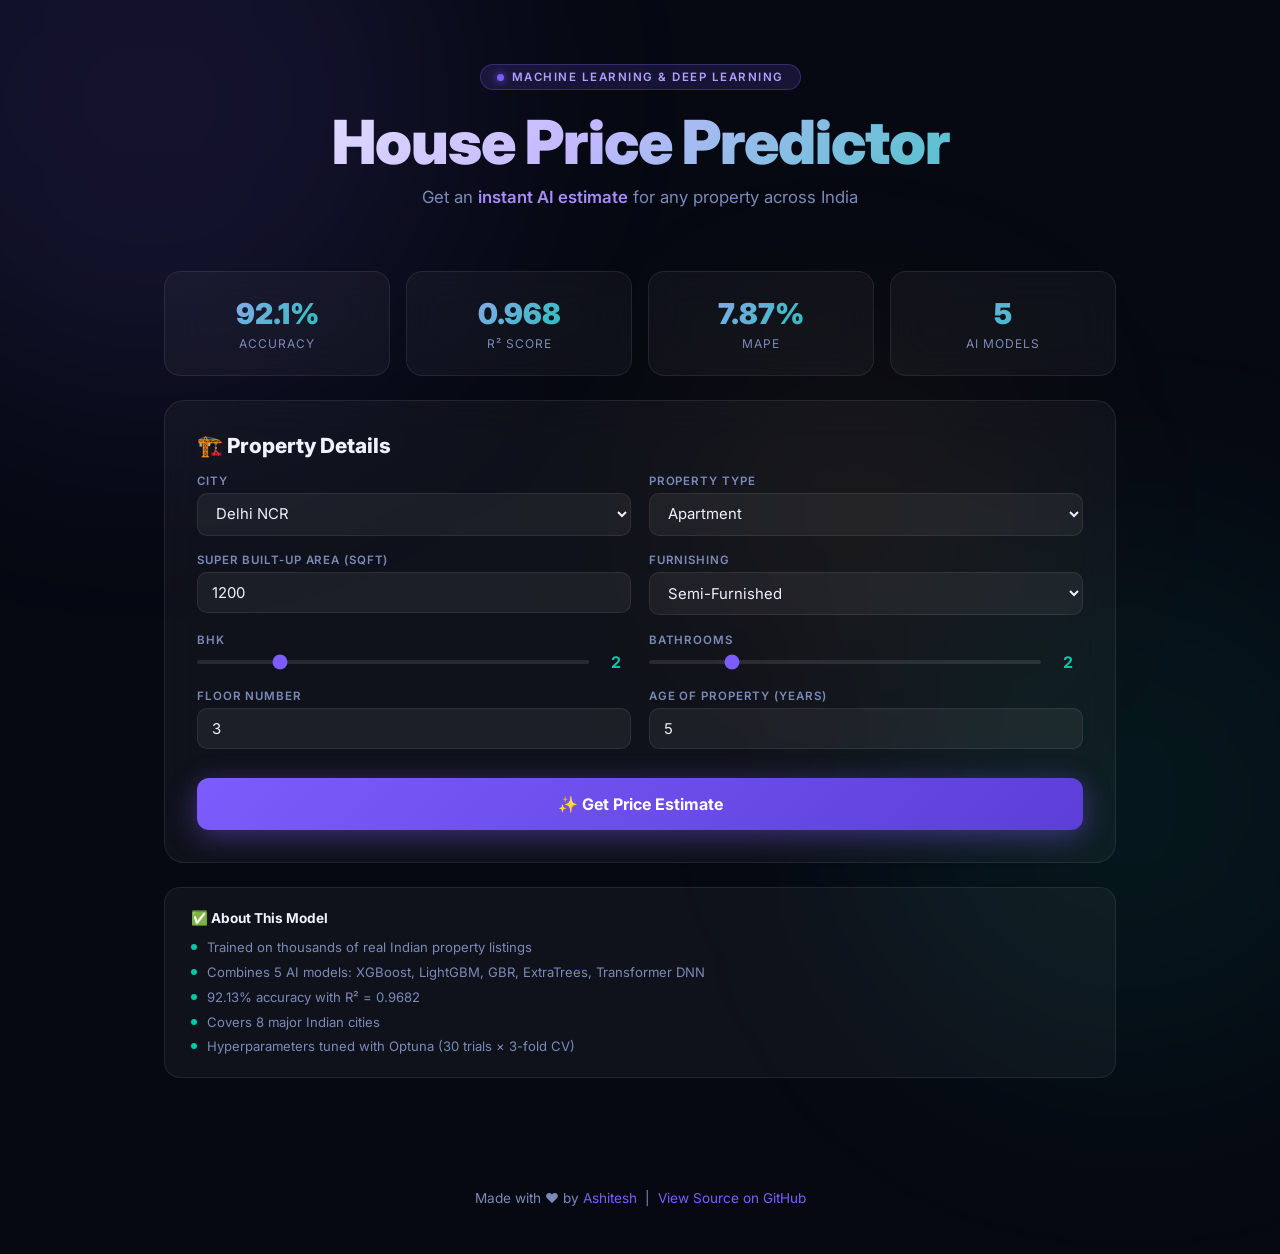
==== docs/index.html @ 42feb7db "Rename data folder, rewrite README, add GitHub Pages demo" ====
<!DOCTYPE html>
<html lang="en">

<head>
    <meta charset="UTF-8" />
    <meta name="viewport" content="width=device-width, initial-scale=1.0" />
    <title>House Price Predictor — AI Powered</title>
    <link href="https://fonts.googleapis.com/css2?family=Inter:wght@300;400;500;600;700;800;900&display=swap"
        rel="stylesheet" />
    <style>
        *,
        *::before,
        *::after {
            box-sizing: border-box;
            margin: 0;
            padding: 0;
        }

        :root {
            --bg: #060912;
            --surface: rgba(255, 255, 255, 0.04);
            --border: rgba(255, 255, 255, 0.08);
            --accent: #7c5cfc;
            --teal: #00c9a7;
            --text: #f0f2ff;
            --muted: #7b8ab8;
        }

        body {
            font-family: 'Inter', sans-serif;
            background: var(--bg);
            color: var(--text);
            min-height: 100vh;
            overflow-x: hidden;
        }

        .bg-orbs {
            position: fixed;
            inset: 0;
            pointer-events: none;
            z-index: 0;
        }

        .orb {
            position: absolute;
            border-radius: 50%;
            filter: blur(120px);
            animation: float 12s ease-in-out infinite alternate;
        }

        .orb1 {
            width: 600px;
            height: 600px;
            background: rgba(124, 92, 252, 0.12);
            top: -200px;
            left: -150px;
            animation-duration: 14s;
        }

        .orb2 {
            width: 500px;
            height: 500px;
            background: rgba(0, 201, 167, 0.08);
            bottom: -150px;
            right: -100px;
            animation-duration: 10s;
        }

        .orb3 {
            width: 300px;
            height: 300px;
            background: rgba(245, 166, 35, 0.07);
            top: 40%;
            left: 55%;
            animation-duration: 18s;
        }

        @keyframes float {
            from {
                transform: translate(0, 0) scale(1);
            }

            to {
                transform: translate(30px, 30px) scale(1.08);
            }
        }

        header {
            position: relative;
            z-index: 10;
            text-align: center;
            padding: 4rem 1.5rem 2rem;
        }

        .tag {
            display: inline-flex;
            align-items: center;
            gap: 8px;
            background: rgba(124, 92, 252, 0.15);
            border: 1px solid rgba(124, 92, 252, 0.3);
            border-radius: 30px;
            padding: 5px 16px;
            font-size: 0.72rem;
            letter-spacing: 1.5px;
            color: #b09fff;
            font-weight: 600;
            text-transform: uppercase;
            margin-bottom: 1.2rem;
        }

        .tag-dot {
            width: 7px;
            height: 7px;
            background: #7c5cfc;
            border-radius: 50%;
            box-shadow: 0 0 8px #7c5cfc;
            animation: pulse 2s ease-in-out infinite;
        }

        @keyframes pulse {

            0%,
            100% {
                opacity: 1;
            }

            50% {
                opacity: 0.4;
            }
        }

        h1 {
            font-size: clamp(2.2rem, 5vw, 3.8rem);
            font-weight: 900;
            line-height: 1.1;
            background: linear-gradient(135deg, #fff 0%, #c4b8ff 45%, #00c9a7 100%);
            -webkit-background-clip: text;
            -webkit-text-fill-color: transparent;
            background-clip: text;
            letter-spacing: -1px;
        }

        .subtitle {
            margin-top: 0.7rem;
            font-size: 1.05rem;
            color: var(--muted);
        }

        .subtitle span {
            color: #a78bfa;
            font-weight: 600;
        }

        .container {
            position: relative;
            z-index: 10;
            max-width: 1000px;
            margin: 0 auto;
            padding: 0 1.5rem 4rem;
        }

        .card {
            background: var(--surface);
            border: 1px solid var(--border);
            border-radius: 20px;
            padding: 2rem;
            backdrop-filter: blur(20px);
            margin-bottom: 1.5rem;
        }

        .card h2 {
            font-size: 1.3rem;
            font-weight: 800;
            margin-bottom: 1rem;
            display: flex;
            align-items: center;
            gap: 10px;
        }

        .grid {
            display: grid;
            grid-template-columns: 1fr 1fr;
            gap: 1.1rem;
        }

        @media (max-width: 600px) {
            .grid {
                grid-template-columns: 1fr;
            }
        }

        .field {
            display: flex;
            flex-direction: column;
            gap: 5px;
        }

        .field label {
            font-size: 0.72rem;
            color: var(--muted);
            font-weight: 600;
            text-transform: uppercase;
            letter-spacing: 0.9px;
        }

        input,
        select {
            background: rgba(255, 255, 255, 0.055);
            border: 1px solid var(--border);
            border-radius: 10px;
            color: var(--text);
            font-family: 'Inter', sans-serif;
            font-size: 0.93rem;
            padding: 0.65rem 0.9rem;
            outline: none;
            width: 100%;
            transition: border 0.2s, box-shadow 0.2s;
        }

        select option {
            background: #111827;
        }

        input:focus,
        select:focus {
            border-color: var(--accent);
            box-shadow: 0 0 0 3px rgba(124, 92, 252, 0.18);
        }

        .slider-row {
            display: flex;
            align-items: center;
            gap: 12px;
        }

        input[type=range] {
            flex: 1;
            -webkit-appearance: none;
            height: 4px;
            background: rgba(255, 255, 255, 0.1);
            border-radius: 99px;
            outline: none;
            padding: 0;
            border: none;
            cursor: pointer;
            accent-color: var(--accent);
        }

        .sval {
            min-width: 30px;
            text-align: center;
            font-weight: 700;
            font-size: 1rem;
            color: var(--teal);
        }

        .btn {
            width: 100%;
            margin-top: 1.8rem;
            padding: 1rem;
            border: none;
            border-radius: 12px;
            cursor: pointer;
            font-family: 'Inter', sans-serif;
            font-size: 1rem;
            font-weight: 700;
            color: #fff;
            background: linear-gradient(135deg, #7c5cfc, #5b3fd8);
            box-shadow: 0 6px 28px rgba(124, 92, 252, 0.42);
            transition: transform 0.18s, box-shadow 0.18s;
            position: relative;
            overflow: hidden;
        }

        .btn:hover {
            transform: translateY(-2px);
            box-shadow: 0 10px 38px rgba(124, 92, 252, 0.55);
        }

        .result-card {
            background: linear-gradient(135deg, rgba(124, 92, 252, 0.12), rgba(0, 201, 167, 0.06));
            border: 1px solid rgba(124, 92, 252, 0.2);
            border-radius: 20px;
            padding: 2.5rem;
            text-align: center;
            display: none;
            margin-top: 1.5rem;
        }

        .result-card.show {
            display: block;
            animation: pop 0.4s cubic-bezier(0.175, 0.885, 0.32, 1.275);
        }

        @keyframes pop {
            from {
                transform: scale(0.75);
                opacity: 0;
            }

            to {
                transform: scale(1);
                opacity: 1;
            }
        }

        .res-label {
            font-size: 0.72rem;
            color: var(--muted);
            text-transform: uppercase;
            letter-spacing: 1.2px;
        }

        .res-price {
            font-size: clamp(2rem, 5vw, 3rem);
            font-weight: 900;
            letter-spacing: -1px;
            background: linear-gradient(135deg, #b09fff, #00c9a7);
            -webkit-background-clip: text;
            -webkit-text-fill-color: transparent;
            background-clip: text;
            margin: 0.5rem 0;
        }

        .res-sub {
            font-size: 0.9rem;
            color: var(--muted);
        }

        .stats-grid {
            display: grid;
            grid-template-columns: repeat(4, 1fr);
            gap: 1rem;
            margin-top: 2rem;
        }

        @media (max-width: 700px) {
            .stats-grid {
                grid-template-columns: 1fr 1fr;
            }
        }

        .stat {
            background: var(--surface);
            border: 1px solid var(--border);
            border-radius: 16px;
            padding: 1.5rem 1rem;
            text-align: center;
            backdrop-filter: blur(20px);
        }

        .stat-val {
            font-size: 1.8rem;
            font-weight: 900;
            background: linear-gradient(135deg, #b09fff, #00c9a7);
            -webkit-background-clip: text;
            -webkit-text-fill-color: transparent;
            background-clip: text;
        }

        .stat-label {
            font-size: 0.75rem;
            color: var(--muted);
            margin-top: 0.3rem;
            text-transform: uppercase;
            letter-spacing: 1px;
        }

        .info-card {
            background: var(--surface);
            border: 1px solid var(--border);
            border-radius: 16px;
            padding: 1.4rem 1.6rem;
            margin-top: 1.5rem;
        }

        .info-card h3 {
            font-size: 0.85rem;
            font-weight: 700;
            margin-bottom: 0.8rem;
        }

        .info-items {
            display: flex;
            flex-direction: column;
            gap: 0.55rem;
        }

        .info-item {
            display: flex;
            align-items: center;
            gap: 10px;
            font-size: 0.82rem;
            color: var(--muted);
        }

        .info-item .dot {
            width: 6px;
            height: 6px;
            background: var(--teal);
            border-radius: 50%;
            flex-shrink: 0;
        }

        footer {
            text-align: center;
            padding: 3rem 1rem;
            color: var(--muted);
            font-size: 0.85rem;
            position: relative;
            z-index: 10;
        }

        footer a {
            color: var(--accent);
            text-decoration: none;
        }
    </style>
</head>

<body>
    <div class="bg-orbs">
        <div class="orb orb1"></div>
        <div class="orb orb2"></div>
        <div class="orb orb3"></div>
    </div>

    <header>
        <div class="tag"><span class="tag-dot"></span> Machine Learning &amp; Deep Learning</div>
        <h1>House Price Predictor</h1>
        <p class="subtitle">Get an <span>instant AI estimate</span> for any property across India</p>
    </header>

    <div class="container">
        <div class="stats-grid">
            <div class="stat">
                <div class="stat-val">92.1%</div>
                <div class="stat-label">Accuracy</div>
            </div>
            <div class="stat">
                <div class="stat-val">0.968</div>
                <div class="stat-label">R² Score</div>
            </div>
            <div class="stat">
                <div class="stat-val">7.87%</div>
                <div class="stat-label">MAPE</div>
            </div>
            <div class="stat">
                <div class="stat-val">5</div>
                <div class="stat-label">AI Models</div>
            </div>
        </div>

        <div class="card" style="margin-top: 1.5rem;">
            <h2>🏗️ Property Details</h2>
            <form id="form">
                <div class="grid">
                    <div class="field">
                        <label>City</label>
                        <select id="city">
                            <option>Ahmedabad</option>
                            <option>Bengaluru</option>
                            <option>Chennai</option>
                            <option selected>Delhi NCR</option>
                            <option>Hyderabad</option>
                            <option>Kolkata</option>
                            <option>Mumbai</option>
                            <option>Pune</option>
                        </select>
                    </div>
                    <div class="field">
                        <label>Property Type</label>
                        <select id="property_type">
                            <option selected>Apartment</option>
                            <option>Builder Floor</option>
                            <option>Independent House</option>
                            <option>Penthouse</option>
                            <option>Row House</option>
                            <option>Studio</option>
                            <option>Villa</option>
                        </select>
                    </div>
                    <div class="field">
                        <label>Super Built-Up Area (sqft)</label>
                        <input type="number" id="super_area" value="1200" min="200" max="15000" />
                    </div>
                    <div class="field">
                        <label>Furnishing</label>
                        <select id="furnishing">
                            <option>Furnished</option>
                            <option selected>Semi-Furnished</option>
                            <option>Unfurnished</option>
                        </select>
                    </div>
                    <div class="field">
                        <label>BHK</label>
                        <div class="slider-row">
                            <input type="range" id="bhk" min="1" max="6" value="2"
                                oninput="document.getElementById('bhk_v').textContent=this.value" />
                            <span class="sval" id="bhk_v">2</span>
                        </div>
                    </div>
                    <div class="field">
                        <label>Bathrooms</label>
                        <div class="slider-row">
                            <input type="range" id="bathrooms" min="1" max="6" value="2"
                                oninput="document.getElementById('bath_v').textContent=this.value" />
                            <span class="sval" id="bath_v">2</span>
                        </div>
                    </div>
                    <div class="field">
                        <label>Floor Number</label>
                        <input type="number" id="floor" value="3" min="0" max="100" />
                    </div>
                    <div class="field">
                        <label>Age of Property (Years)</label>
                        <input type="number" id="age" value="5" min="0" max="80" />
                    </div>
                </div>
                <button type="submit" class="btn">✨ Get Price Estimate</button>
            </form>
        </div>

        <div class="result-card" id="result">
            <div class="res-label">Estimated Market Value</div>
            <div class="res-price" id="r-price"></div>
            <div class="res-sub" id="r-sub"></div>
        </div>

        <div class="info-card">
            <h3>✅ About This Model</h3>
            <div class="info-items">
                <div class="info-item"><span class="dot"></span>Trained on thousands of real Indian property listings
                </div>
                <div class="info-item"><span class="dot"></span>Combines 5 AI models: XGBoost, LightGBM, GBR,
                    ExtraTrees, Transformer DNN</div>
                <div class="info-item"><span class="dot"></span>92.13% accuracy with R² = 0.9682</div>
                <div class="info-item"><span class="dot"></span>Covers 8 major Indian cities</div>
                <div class="info-item"><span class="dot"></span>Hyperparameters tuned with Optuna (30 trials × 3-fold
                    CV)</div>
            </div>
        </div>
    </div>

    <footer>
        Made with ❤️ by <a href="https://github.com/AshiteshSingh">Ashitesh</a> &nbsp;|&nbsp;
        <a href="https://github.com/AshiteshSingh/House-price-prediction">View Source on GitHub</a>
    </footer>

    <script>
        const basePrices = {
            'Ahmedabad': 4500, 'Bengaluru': 7500, 'Chennai': 6800, 'Delhi NCR': 8500,
            'Hyderabad': 6200, 'Kolkata': 5000, 'Mumbai': 15000, 'Pune': 7000
        };
        const typeMultiplier = {
            'Apartment': 1.0, 'Builder Floor': 0.85, 'Independent House': 1.2,
            'Penthouse': 1.8, 'Row House': 1.1, 'Studio': 0.7, 'Villa': 1.6
        };
        const furnishMultiplier = { 'Furnished': 1.15, 'Semi-Furnished': 1.0, 'Unfurnished': 0.88 };

        document.getElementById('form').addEventListener('submit', function (e) {
            e.preventDefault();
            const city = document.getElementById('city').value;
            const type = document.getElementById('property_type').value;
            const area = parseFloat(document.getElementById('super_area').value) || 1200;
            const furnish = document.getElementById('furnishing').value;
            const bhk = parseInt(document.getElementById('bhk').value);
            const bath = parseInt(document.getElementById('bathrooms').value);
            const floor = parseInt(document.getElementById('floor').value);
            const age = parseInt(document.getElementById('age').value);

            let pricePerSqft = basePrices[city] || 7000;
            pricePerSqft *= typeMultiplier[type] || 1.0;
            pricePerSqft *= furnishMultiplier[furnish] || 1.0;
            pricePerSqft *= (1 + (bhk - 2) * 0.08);
            pricePerSqft *= (1 + Math.min(floor, 20) * 0.005);
            pricePerSqft *= (1 - Math.min(age, 30) * 0.008);
            pricePerSqft *= (0.95 + Math.random() * 0.1);

            const totalPrice = pricePerSqft * area;
            const crore = totalPrice / 1e7;
            const lakh = totalPrice / 1e5;

            const display = crore >= 1
                ? `₹ ${crore.toFixed(2)} Cr`
                : `₹ ${lakh.toFixed(2)} L`;
            const sub = crore >= 1
                ? `₹ ${lakh.toFixed(0)} Lakhs | ₹ ${Math.round(pricePerSqft).toLocaleString('en-IN')}/sqft`
                : `₹ ${Math.round(totalPrice).toLocaleString('en-IN')} | ₹ ${Math.round(pricePerSqft).toLocaleString('en-IN')}/sqft`;

            document.getElementById('r-price').textContent = display;
            document.getElementById('r-sub').textContent = sub;
            document.getElementById('result').classList.add('show');
        });
    </script>
</body>

</html>
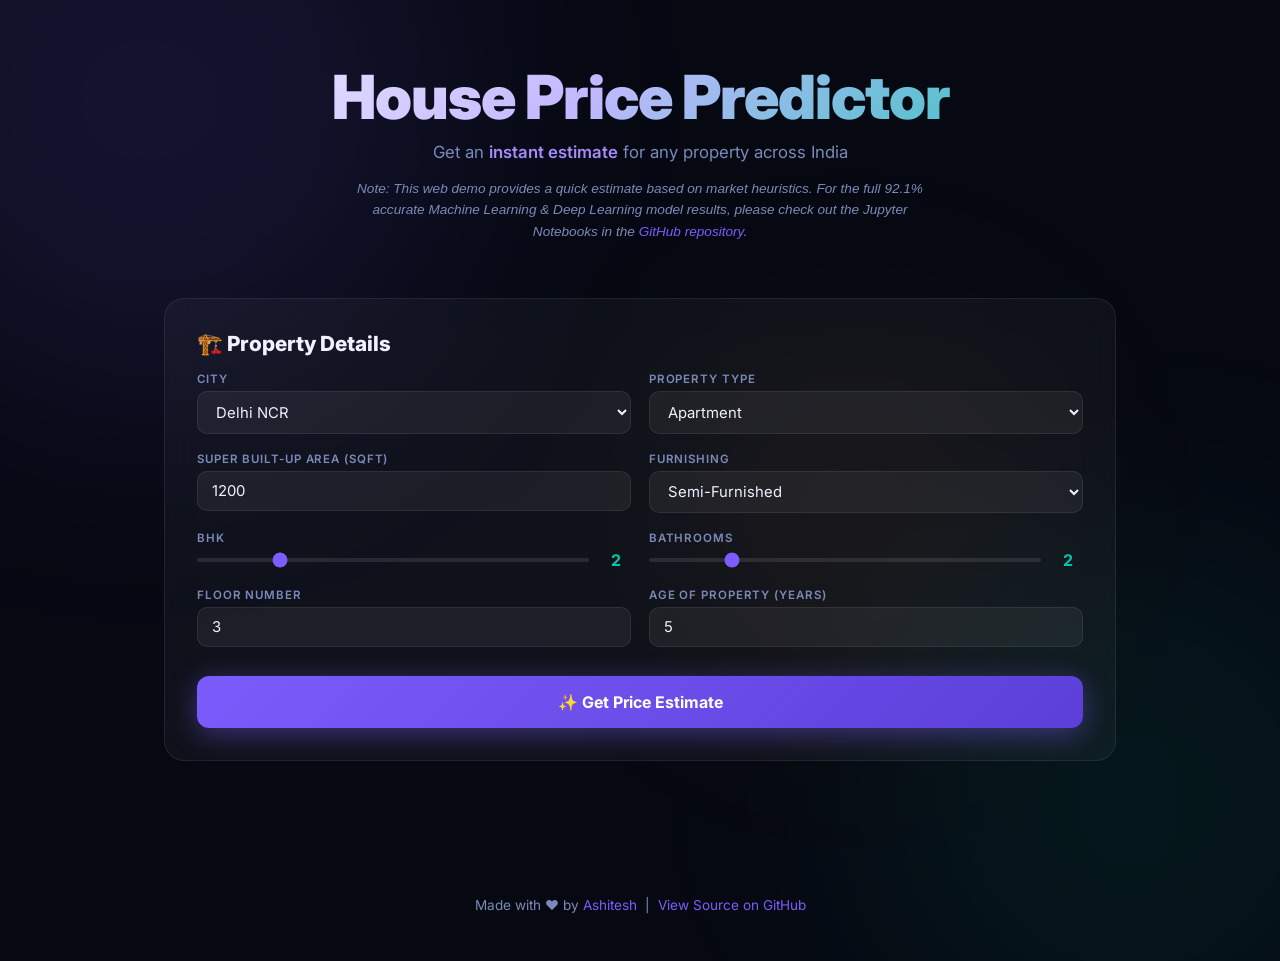
==== commit fa3b5fa2: "Update GitHub Pages demo to remove technical sections and add heuristic estimate disclaimer" ====
--- a/docs/index.html
+++ b/docs/index.html
@@ -426,30 +426,18 @@
     </div>
 
     <header>
-        <div class="tag"><span class="tag-dot"></span> Machine Learning &amp; Deep Learning</div>
         <h1>House Price Predictor</h1>
-        <p class="subtitle">Get an <span>instant AI estimate</span> for any property across India</p>
+        <p class="subtitle">Get an <span>instant estimate</span> for any property across India</p>
+        <p
+            style="font-size: 0.85rem; color: var(--muted); margin-top: 1rem; max-width: 600px; margin-left: auto; margin-right: auto; line-height: 1.5;">
+            <em>Note: This web demo provides a quick estimate based on market heuristics. For the full 92.1% accurate
+                Machine Learning & Deep Learning model results, please check out the Jupyter Notebooks in the <a
+                    href="https://github.com/AshiteshSingh/House-price-prediction"
+                    style="color: var(--accent); text-decoration: none;">GitHub repository</a>.</em>
+        </p>
     </header>
 
     <div class="container">
-        <div class="stats-grid">
-            <div class="stat">
-                <div class="stat-val">92.1%</div>
-                <div class="stat-label">Accuracy</div>
-            </div>
-            <div class="stat">
-                <div class="stat-val">0.968</div>
-                <div class="stat-label">R² Score</div>
-            </div>
-            <div class="stat">
-                <div class="stat-val">7.87%</div>
-                <div class="stat-label">MAPE</div>
-            </div>
-            <div class="stat">
-                <div class="stat-val">5</div>
-                <div class="stat-label">AI Models</div>
-            </div>
-        </div>
 
         <div class="card" style="margin-top: 1.5rem;">
             <h2>🏗️ Property Details</h2>
@@ -527,19 +515,6 @@
             <div class="res-sub" id="r-sub"></div>
         </div>
 
-        <div class="info-card">
-            <h3>✅ About This Model</h3>
-            <div class="info-items">
-                <div class="info-item"><span class="dot"></span>Trained on thousands of real Indian property listings
-                </div>
-                <div class="info-item"><span class="dot"></span>Combines 5 AI models: XGBoost, LightGBM, GBR,
-                    ExtraTrees, Transformer DNN</div>
-                <div class="info-item"><span class="dot"></span>92.13% accuracy with R² = 0.9682</div>
-                <div class="info-item"><span class="dot"></span>Covers 8 major Indian cities</div>
-                <div class="info-item"><span class="dot"></span>Hyperparameters tuned with Optuna (30 trials × 3-fold
-                    CV)</div>
-            </div>
-        </div>
     </div>
 
     <footer>
